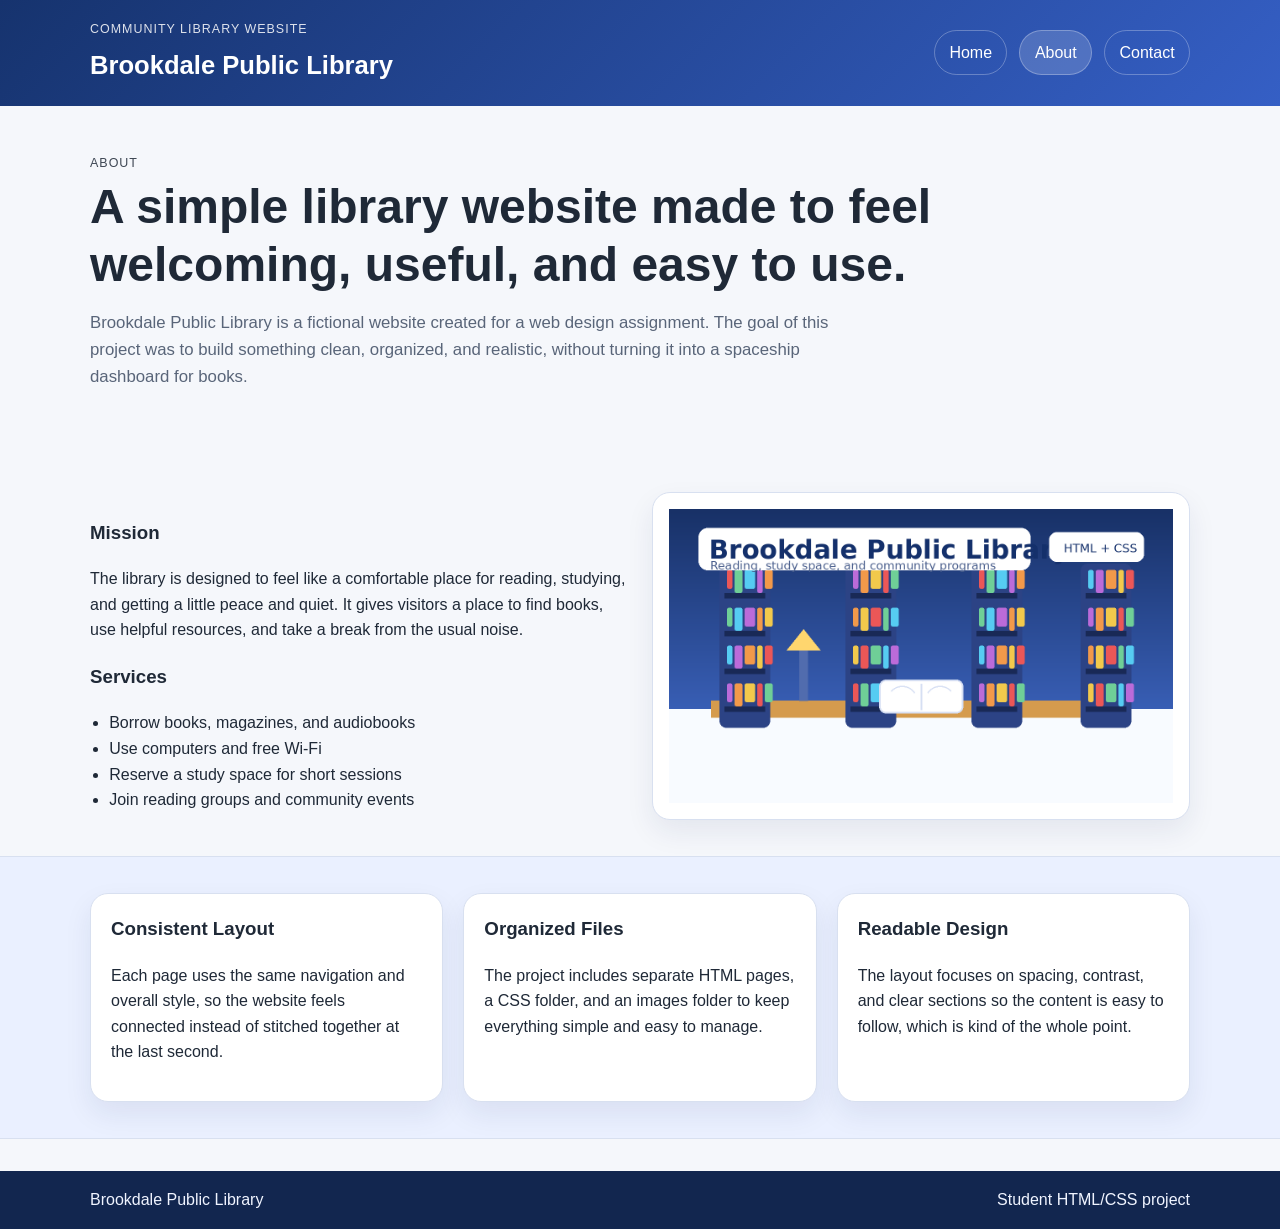
==== index.html @ 689aa3d4 "Add files via upload" ====
<!DOCTYPE html>
<html lang="en">
<head>
  <meta charset="UTF-8">
  <meta name="viewport" content="width=device-width, initial-scale=1.0">
  <title>Brookdale Public Library | About</title>
  <link rel="stylesheet" href="css/style.css">
</head>
<body>
  <header class="site-header">
    <div class="container header-row">
      <div>
        <p class="eyebrow">Community Library Website</p>
        <h1 class="site-title">Brookdale Public Library</h1>
      </div>
      <nav class="site-nav" aria-label="Main navigation">
        <a href="index.html">Home</a>
        <a class="active" href="about.html">About</a>
        <a href="contact.html">Contact</a>
      </nav>
    </div>
  </header>

  <main>
    <section class="page-banner">
      <div class="container">
        <p class="eyebrow">About</p>
        <h2>A simple library website made to feel welcoming, useful, and easy to use.</h2>
        <p class="lead narrow">
          Brookdale Public Library is a fictional website created for a web design assignment.
          The goal of this project was to build something clean, organized, and realistic, without turning it into a spaceship dashboard for books.
        </p>
      </div>
    </section>

    <section class="section">
      <div class="container two-column">
        <div>
          <h3>Mission</h3>
          <p>
            The library is designed to feel like a comfortable place for reading, studying, and getting a little peace and quiet.
            It gives visitors a place to find books, use helpful resources, and take a break from the usual noise.
          </p>

          <h3>Services</h3>
          <ul class="plain-list">
            <li>Borrow books, magazines, and audiobooks</li>
            <li>Use computers and free Wi-Fi</li>
            <li>Reserve a study space for short sessions</li>
            <li>Join reading groups and community events</li>
          </ul>
        </div>

        <div class="image-panel">
          <img src="images/library-banner.png" alt="Stylized shelves with books and a lamp in a library">
        </div>
      </div>
    </section>

    <section class="section section-alt">
      <div class="container card-grid">
        <article class="card">
          <h3>Consistent Layout</h3>
          <p>Each page uses the same navigation and overall style, so the website feels connected instead of stitched together at the last second.</p>
        </article>

        <article class="card">
          <h3>Organized Files</h3>
          <p>The project includes separate HTML pages, a CSS folder, and an images folder to keep everything simple and easy to manage.</p>
        </article>

        <article class="card">
          <h3>Readable Design</h3>
          <p>The layout focuses on spacing, contrast, and clear sections so the content is easy to follow, which is kind of the whole point.</p>
        </article>
      </div>
    </section>
  </main>

  <footer class="site-footer">
    <div class="container footer-row">
      <p>Brookdale Public Library</p>
      <p>Student HTML/CSS project</p>
    </div>
  </footer>
</body>
</html>
---- css/style.css ----
:root {
  --bg: #f5f7fb;
  --surface: #ffffff;
  --surface-alt: #eaf0ff;
  --text: #1f2937;
  --muted: #596579;
  --border: #d8e0f0;
  --accent: #3157b7;
  --accent-dark: #1f3d87;
  --shadow: 0 12px 28px rgba(20, 38, 85, 0.08);
}

* {
  box-sizing: border-box;
}

body {
  margin: 0;
  font-family: Arial, Helvetica, sans-serif;
  color: var(--text);
  background: var(--bg);
  line-height: 1.6;
}

a {
  color: var(--accent-dark);
}

img {
  max-width: 100%;
  display: block;
}

.container {
  width: min(1100px, calc(100% - 2rem));
  margin: 0 auto;
}

.site-header {
  background: linear-gradient(135deg, #16336e, #355fc5);
  color: #fff;
  padding: 1.25rem 0;
}

.header-row {
  display: flex;
  justify-content: space-between;
  align-items: center;
  gap: 1rem;
  flex-wrap: wrap;
}

.eyebrow {
  margin: 0 0 0.3rem;
  text-transform: uppercase;
  letter-spacing: 0.08em;
  font-size: 0.78rem;
  opacity: 0.85;
}

.site-title {
  margin: 0;
  font-size: clamp(1.6rem, 2vw, 2.2rem);
}

.site-nav {
  display: flex;
  gap: 0.75rem;
  flex-wrap: wrap;
}

.site-nav a {
  color: #fff;
  text-decoration: none;
  padding: 0.55rem 0.9rem;
  border-radius: 999px;
  border: 1px solid rgba(255, 255, 255, 0.28);
}

.site-nav a:hover,
.site-nav a.active {
  background: rgba(255, 255, 255, 0.16);
}

.hero,
.page-banner {
  padding: 3rem 0;
}

.hero-grid,
.two-column,
.info-grid {
  display: grid;
  gap: 1.5rem;
  align-items: center;
}

.hero-grid,
.two-column {
  grid-template-columns: repeat(2, minmax(0, 1fr));
}

.info-grid {
  grid-template-columns: repeat(2, minmax(0, 1fr));
}

.hero h2,
.page-banner h2,
.section-title {
  margin-top: 0;
  line-height: 1.2;
}

.hero h2,
.page-banner h2 {
  font-size: clamp(2rem, 4vw, 3rem);
  margin-bottom: 1rem;
}

.lead {
  color: var(--muted);
  font-size: 1.05rem;
}

.narrow {
  max-width: 760px;
}

.hero-image-card,
.image-panel,
.info-box,
.card {
  background: var(--surface);
  border: 1px solid var(--border);
  border-radius: 18px;
  box-shadow: var(--shadow);
}

.hero-image-card,
.image-panel {
  padding: 1rem;
}

.button-row {
  display: flex;
  gap: 0.75rem;
  flex-wrap: wrap;
  margin-top: 1.25rem;
}

.button {
  display: inline-block;
  background: var(--accent);
  color: #fff;
  text-decoration: none;
  padding: 0.8rem 1.15rem;
  border-radius: 12px;
  font-weight: 700;
}

.button-secondary {
  background: transparent;
  color: var(--accent-dark);
  border: 1px solid var(--accent-dark);
}

.section {
  padding: 2.25rem 0;
}

.section-alt {
  background: var(--surface-alt);
  border-top: 1px solid var(--border);
  border-bottom: 1px solid var(--border);
}

.card-grid,
.contact-grid {
  display: grid;
  gap: 1.25rem;
}

.card-grid {
  grid-template-columns: repeat(3, minmax(0, 1fr));
}

.contact-grid {
  grid-template-columns: repeat(2, minmax(0, 1fr));
}

.card,
.info-box {
  padding: 1.25rem;
}

.card h3,
.info-box h3 {
  margin-top: 0;
}

.plain-list {
  margin: 0;
  padding-left: 1.2rem;
}

.contact-card p {
  margin-bottom: 0;
}

.site-footer {
  background: #12264f;
  color: #f0f4ff;
  padding: 1rem 0;
  margin-top: 2rem;
}

.footer-row {
  display: flex;
  justify-content: space-between;
  gap: 1rem;
  flex-wrap: wrap;
}

.footer-row p {
  margin: 0;
}

@media (max-width: 800px) {
  .hero-grid,
  .two-column,
  .info-grid,
  .card-grid,
  .contact-grid {
    grid-template-columns: 1fr;
  }

  .site-nav {
    width: 100%;
  }
}
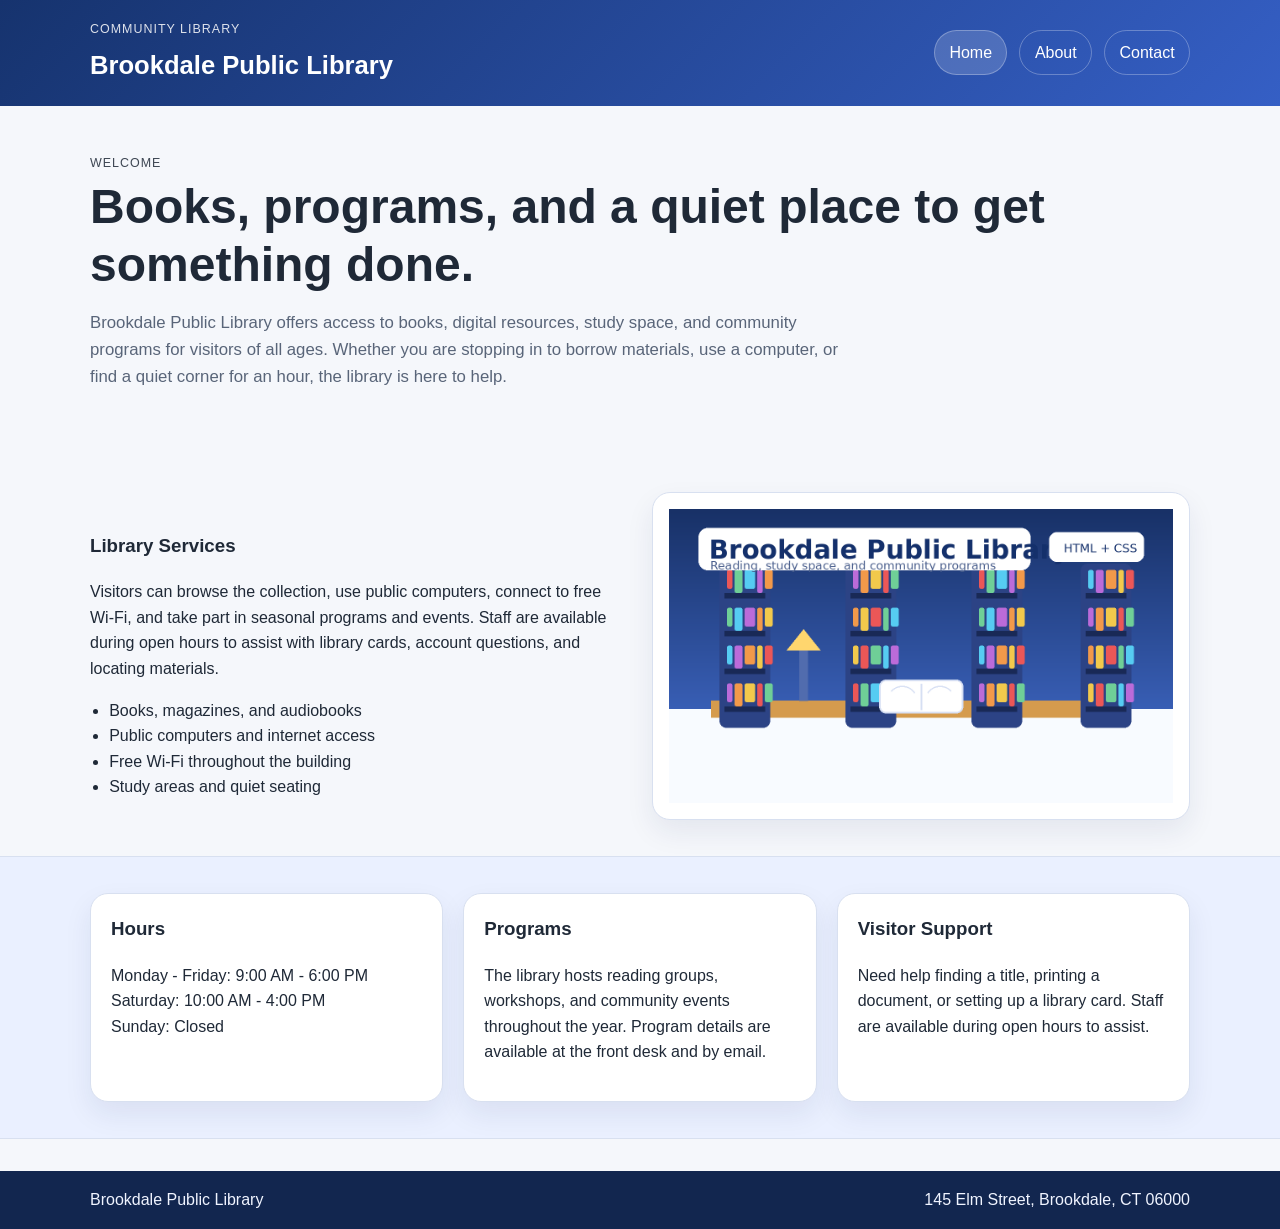
==== commit e6344499: "Update index.html" ====
--- a/index.html
+++ b/index.html
@@ -3,19 +3,19 @@
 <head>
   <meta charset="UTF-8">
   <meta name="viewport" content="width=device-width, initial-scale=1.0">
-  <title>Brookdale Public Library | About</title>
+  <title>Brookdale Public Library | Home</title>
   <link rel="stylesheet" href="css/style.css">
 </head>
 <body>
   <header class="site-header">
     <div class="container header-row">
       <div>
-        <p class="eyebrow">Community Library Website</p>
+        <p class="eyebrow">Community Library</p>
         <h1 class="site-title">Brookdale Public Library</h1>
       </div>
       <nav class="site-nav" aria-label="Main navigation">
-        <a href="index.html">Home</a>
-        <a class="active" href="about.html">About</a>
+        <a class="active" href="index.html">Home</a>
+        <a href="about.html">About</a>
         <a href="contact.html">Contact</a>
       </nav>
     </div>
@@ -24,11 +24,11 @@
   <main>
     <section class="page-banner">
       <div class="container">
-        <p class="eyebrow">About</p>
-        <h2>A simple library website made to feel welcoming, useful, and easy to use.</h2>
+        <p class="eyebrow">Welcome</p>
+        <h2>Books, programs, and a quiet place to get something done.</h2>
         <p class="lead narrow">
-          Brookdale Public Library is a fictional website created for a web design assignment.
-          The goal of this project was to build something clean, organized, and realistic, without turning it into a spaceship dashboard for books.
+          Brookdale Public Library offers access to books, digital resources, study space, and community programs for visitors of all ages.
+          Whether you are stopping in to borrow materials, use a computer, or find a quiet corner for an hour, the library is here to help.
         </p>
       </div>
     </section>
@@ -36,23 +36,21 @@
     <section class="section">
       <div class="container two-column">
         <div>
-          <h3>Mission</h3>
+          <h3>Library Services</h3>
           <p>
-            The library is designed to feel like a comfortable place for reading, studying, and getting a little peace and quiet.
-            It gives visitors a place to find books, use helpful resources, and take a break from the usual noise.
+            Visitors can browse the collection, use public computers, connect to free Wi-Fi, and take part in seasonal programs and events.
+            Staff are available during open hours to assist with library cards, account questions, and locating materials.
           </p>
-
-          <h3>Services</h3>
           <ul class="plain-list">
-            <li>Borrow books, magazines, and audiobooks</li>
-            <li>Use computers and free Wi-Fi</li>
-            <li>Reserve a study space for short sessions</li>
-            <li>Join reading groups and community events</li>
+            <li>Books, magazines, and audiobooks</li>
+            <li>Public computers and internet access</li>
+            <li>Free Wi-Fi throughout the building</li>
+            <li>Study areas and quiet seating</li>
           </ul>
         </div>
 
         <div class="image-panel">
-          <img src="images/library-banner.png" alt="Stylized shelves with books and a lamp in a library">
+          <img src="images/library-banner.png" alt="Library shelves with books and a reading lamp">
         </div>
       </div>
     </section>
@@ -60,18 +58,28 @@
     <section class="section section-alt">
       <div class="container card-grid">
         <article class="card">
-          <h3>Consistent Layout</h3>
-          <p>Each page uses the same navigation and overall style, so the website feels connected instead of stitched together at the last second.</p>
+          <h3>Hours</h3>
+          <p>
+            Monday - Friday: 9:00 AM - 6:00 PM<br>
+            Saturday: 10:00 AM - 4:00 PM<br>
+            Sunday: Closed
+          </p>
         </article>
 
         <article class="card">
-          <h3>Organized Files</h3>
-          <p>The project includes separate HTML pages, a CSS folder, and an images folder to keep everything simple and easy to manage.</p>
+          <h3>Programs</h3>
+          <p>
+            The library hosts reading groups, workshops, and community events throughout the year.
+            Program details are available at the front desk and by email.
+          </p>
         </article>
 
         <article class="card">
-          <h3>Readable Design</h3>
-          <p>The layout focuses on spacing, contrast, and clear sections so the content is easy to follow, which is kind of the whole point.</p>
+          <h3>Visitor Support</h3>
+          <p>
+            Need help finding a title, printing a document, or setting up a library card.
+            Staff are available during open hours to assist.
+          </p>
         </article>
       </div>
     </section>
@@ -80,8 +88,8 @@
   <footer class="site-footer">
     <div class="container footer-row">
       <p>Brookdale Public Library</p>
-      <p>Student HTML/CSS project</p>
+      <p>145 Elm Street, Brookdale, CT 06000</p>
     </div>
   </footer>
 </body>
-</html>+</html>
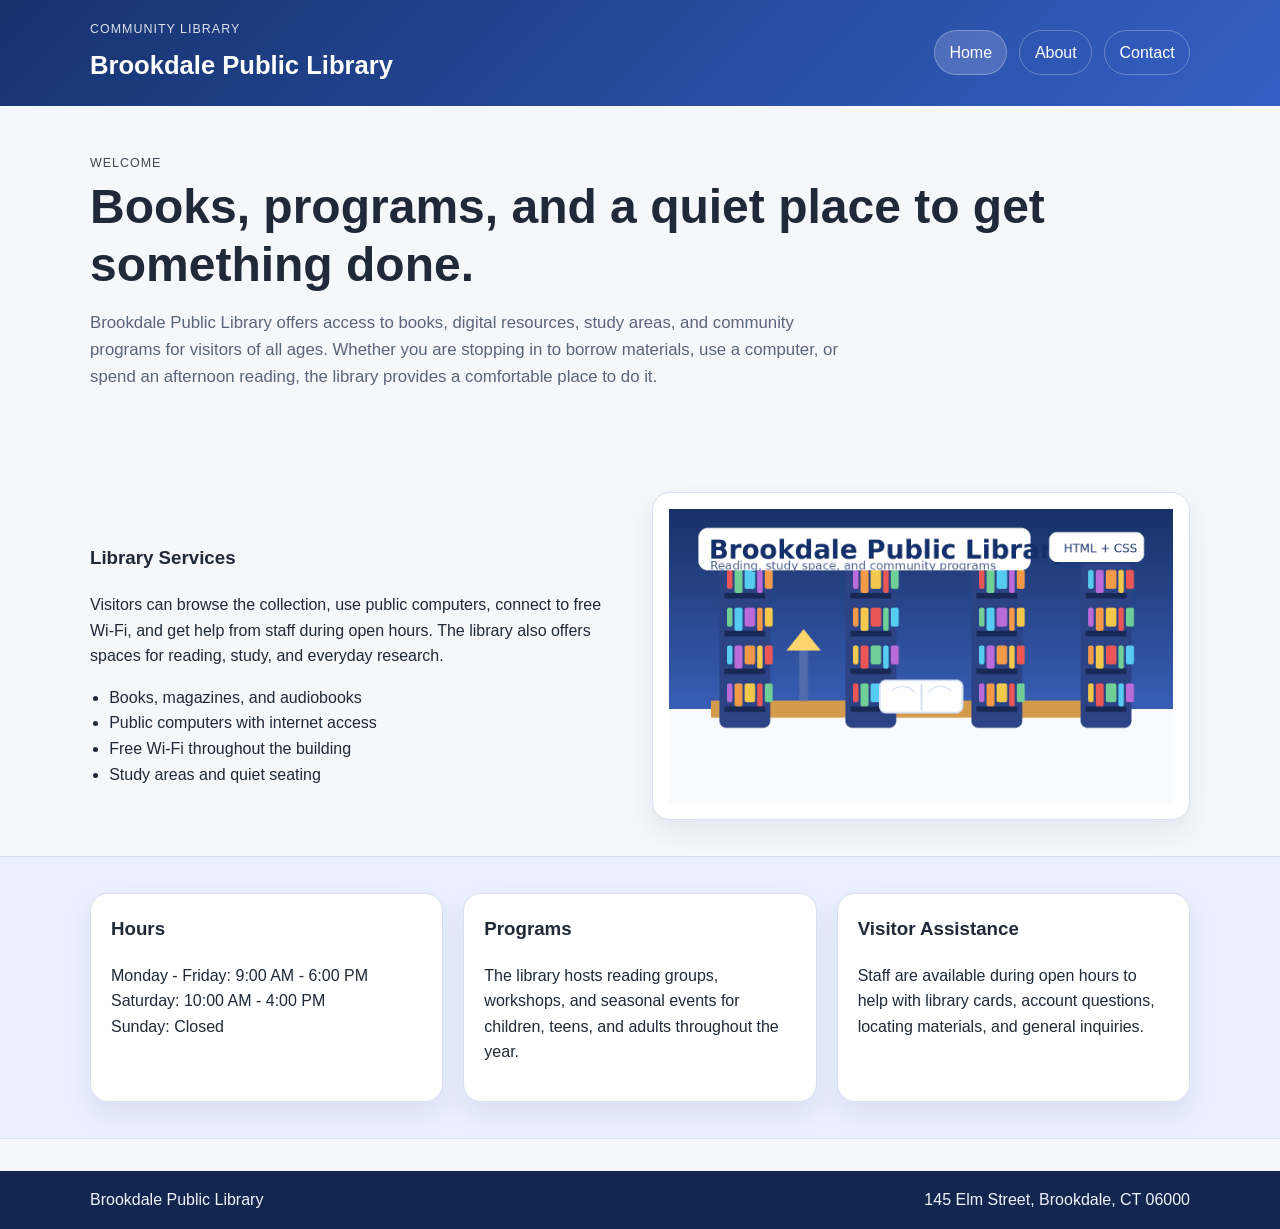
==== commit d4f07493: "Update index.html" ====
--- a/index.html
+++ b/index.html
@@ -27,8 +27,8 @@
         <p class="eyebrow">Welcome</p>
         <h2>Books, programs, and a quiet place to get something done.</h2>
         <p class="lead narrow">
-          Brookdale Public Library offers access to books, digital resources, study space, and community programs for visitors of all ages.
-          Whether you are stopping in to borrow materials, use a computer, or find a quiet corner for an hour, the library is here to help.
+          Brookdale Public Library offers access to books, digital resources, study areas, and community programs for visitors of all ages.
+          Whether you are stopping in to borrow materials, use a computer, or spend an afternoon reading, the library provides a comfortable place to do it.
         </p>
       </div>
     </section>
@@ -38,12 +38,13 @@
         <div>
           <h3>Library Services</h3>
           <p>
-            Visitors can browse the collection, use public computers, connect to free Wi-Fi, and take part in seasonal programs and events.
-            Staff are available during open hours to assist with library cards, account questions, and locating materials.
+            Visitors can browse the collection, use public computers, connect to free Wi-Fi, and get help from staff during open hours.
+            The library also offers spaces for reading, study, and everyday research.
           </p>
+
           <ul class="plain-list">
             <li>Books, magazines, and audiobooks</li>
-            <li>Public computers and internet access</li>
+            <li>Public computers with internet access</li>
             <li>Free Wi-Fi throughout the building</li>
             <li>Study areas and quiet seating</li>
           </ul>
@@ -69,16 +70,14 @@
         <article class="card">
           <h3>Programs</h3>
           <p>
-            The library hosts reading groups, workshops, and community events throughout the year.
-            Program details are available at the front desk and by email.
+            The library hosts reading groups, workshops, and seasonal events for children, teens, and adults throughout the year.
           </p>
         </article>
 
         <article class="card">
-          <h3>Visitor Support</h3>
+          <h3>Visitor Assistance</h3>
           <p>
-            Need help finding a title, printing a document, or setting up a library card.
-            Staff are available during open hours to assist.
+            Staff are available during open hours to help with library cards, account questions, locating materials, and general inquiries.
           </p>
         </article>
       </div>
